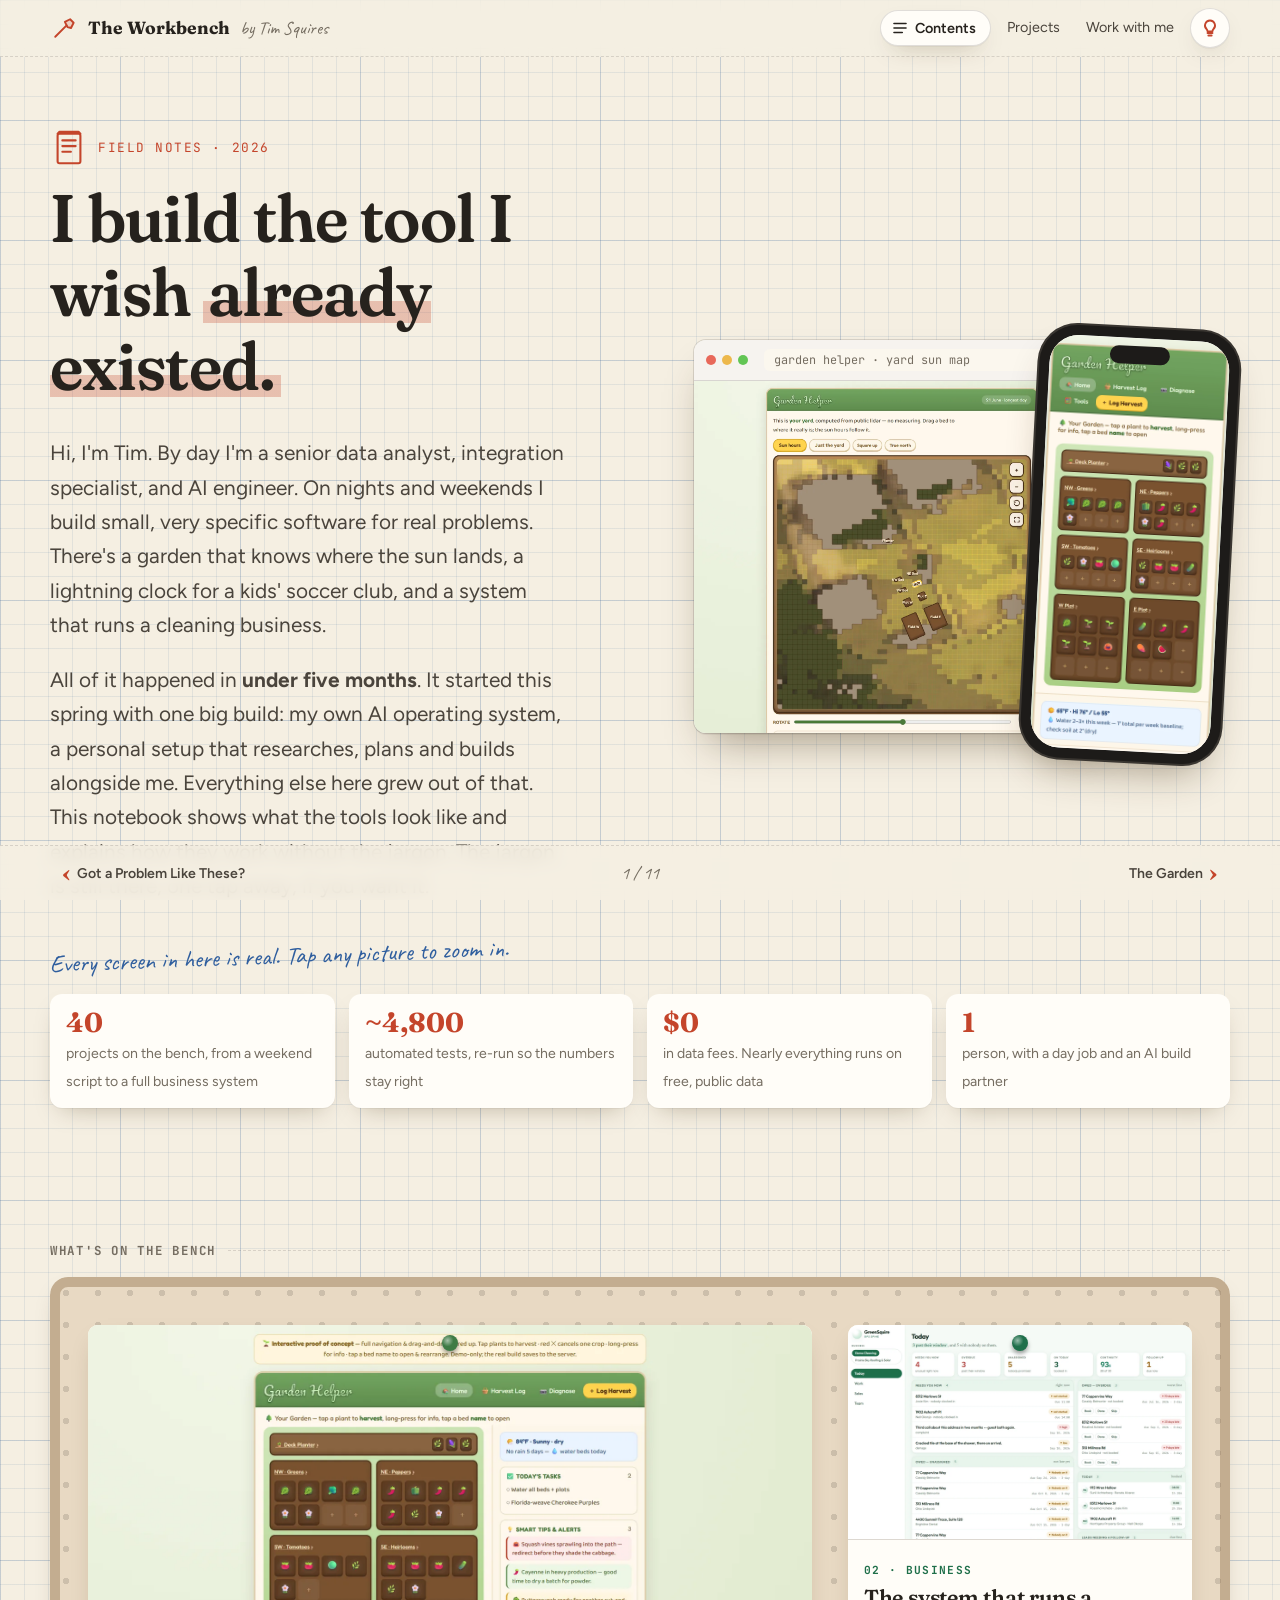
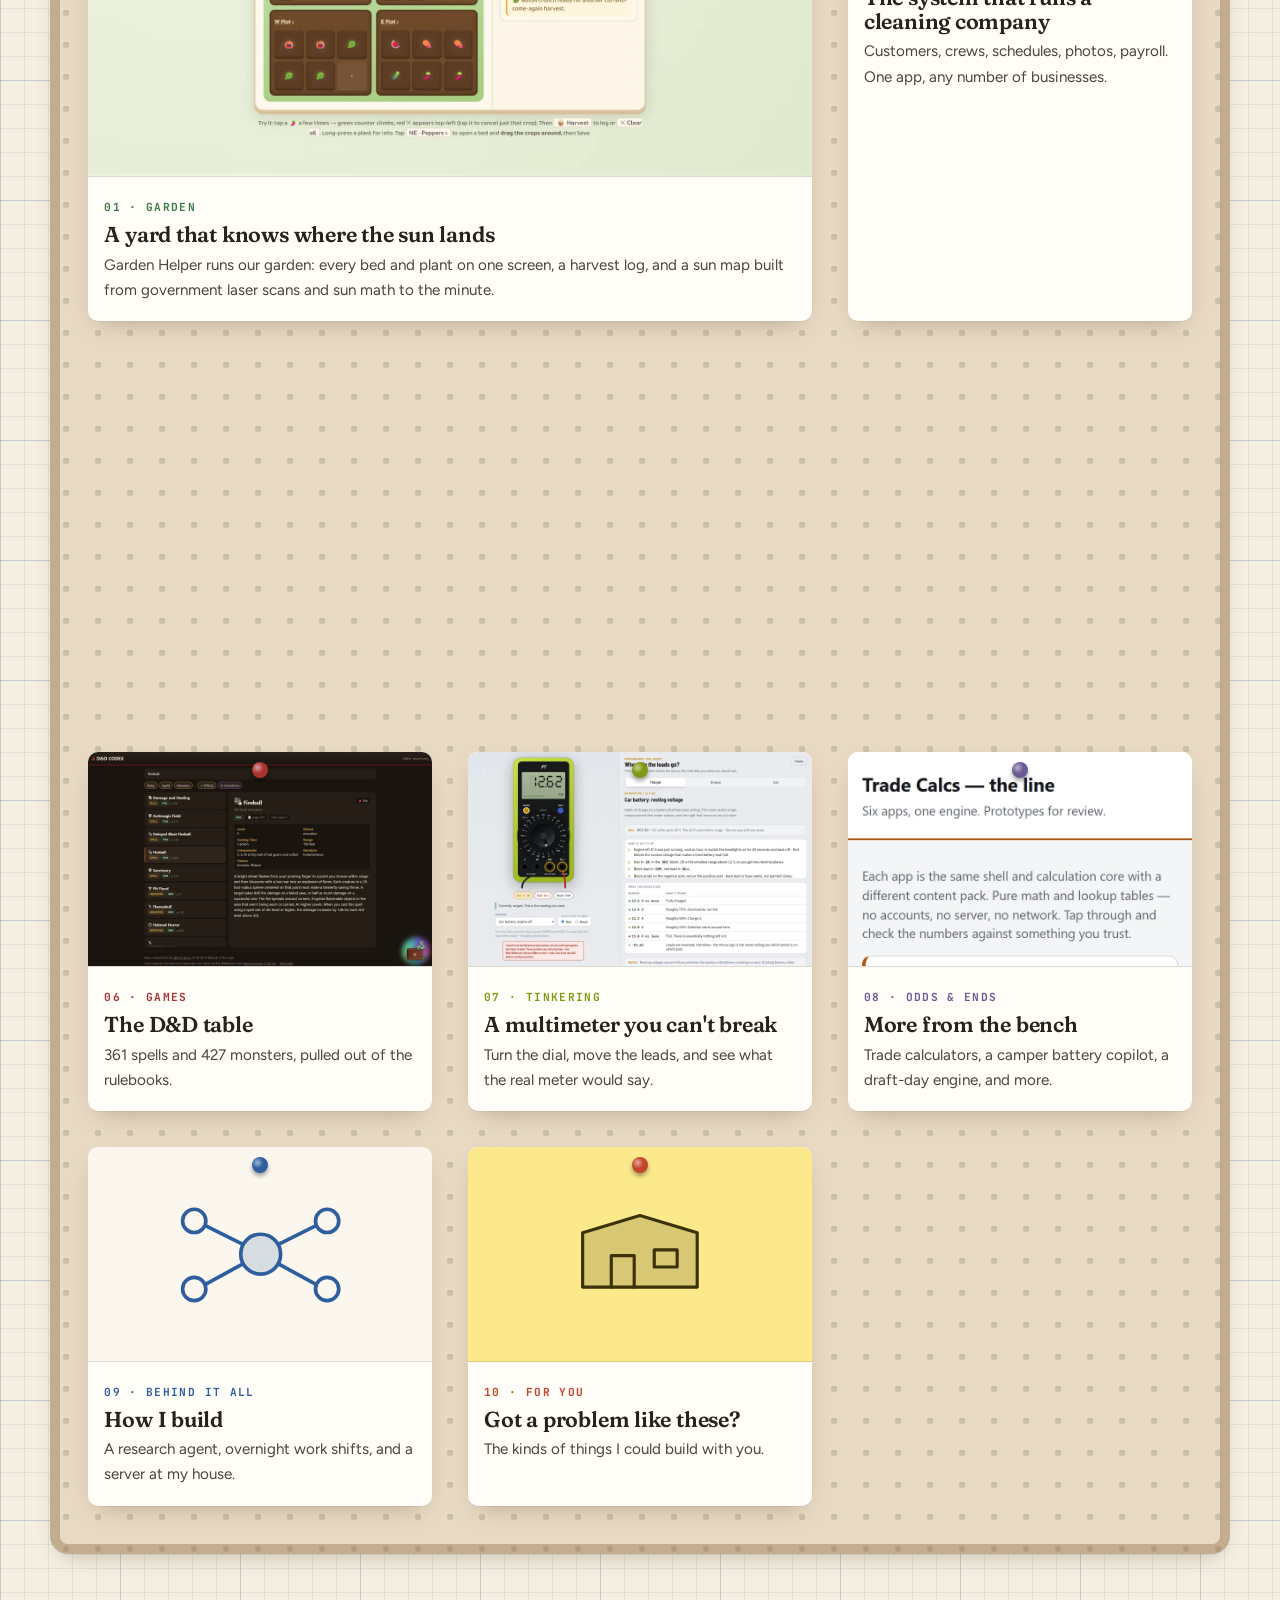
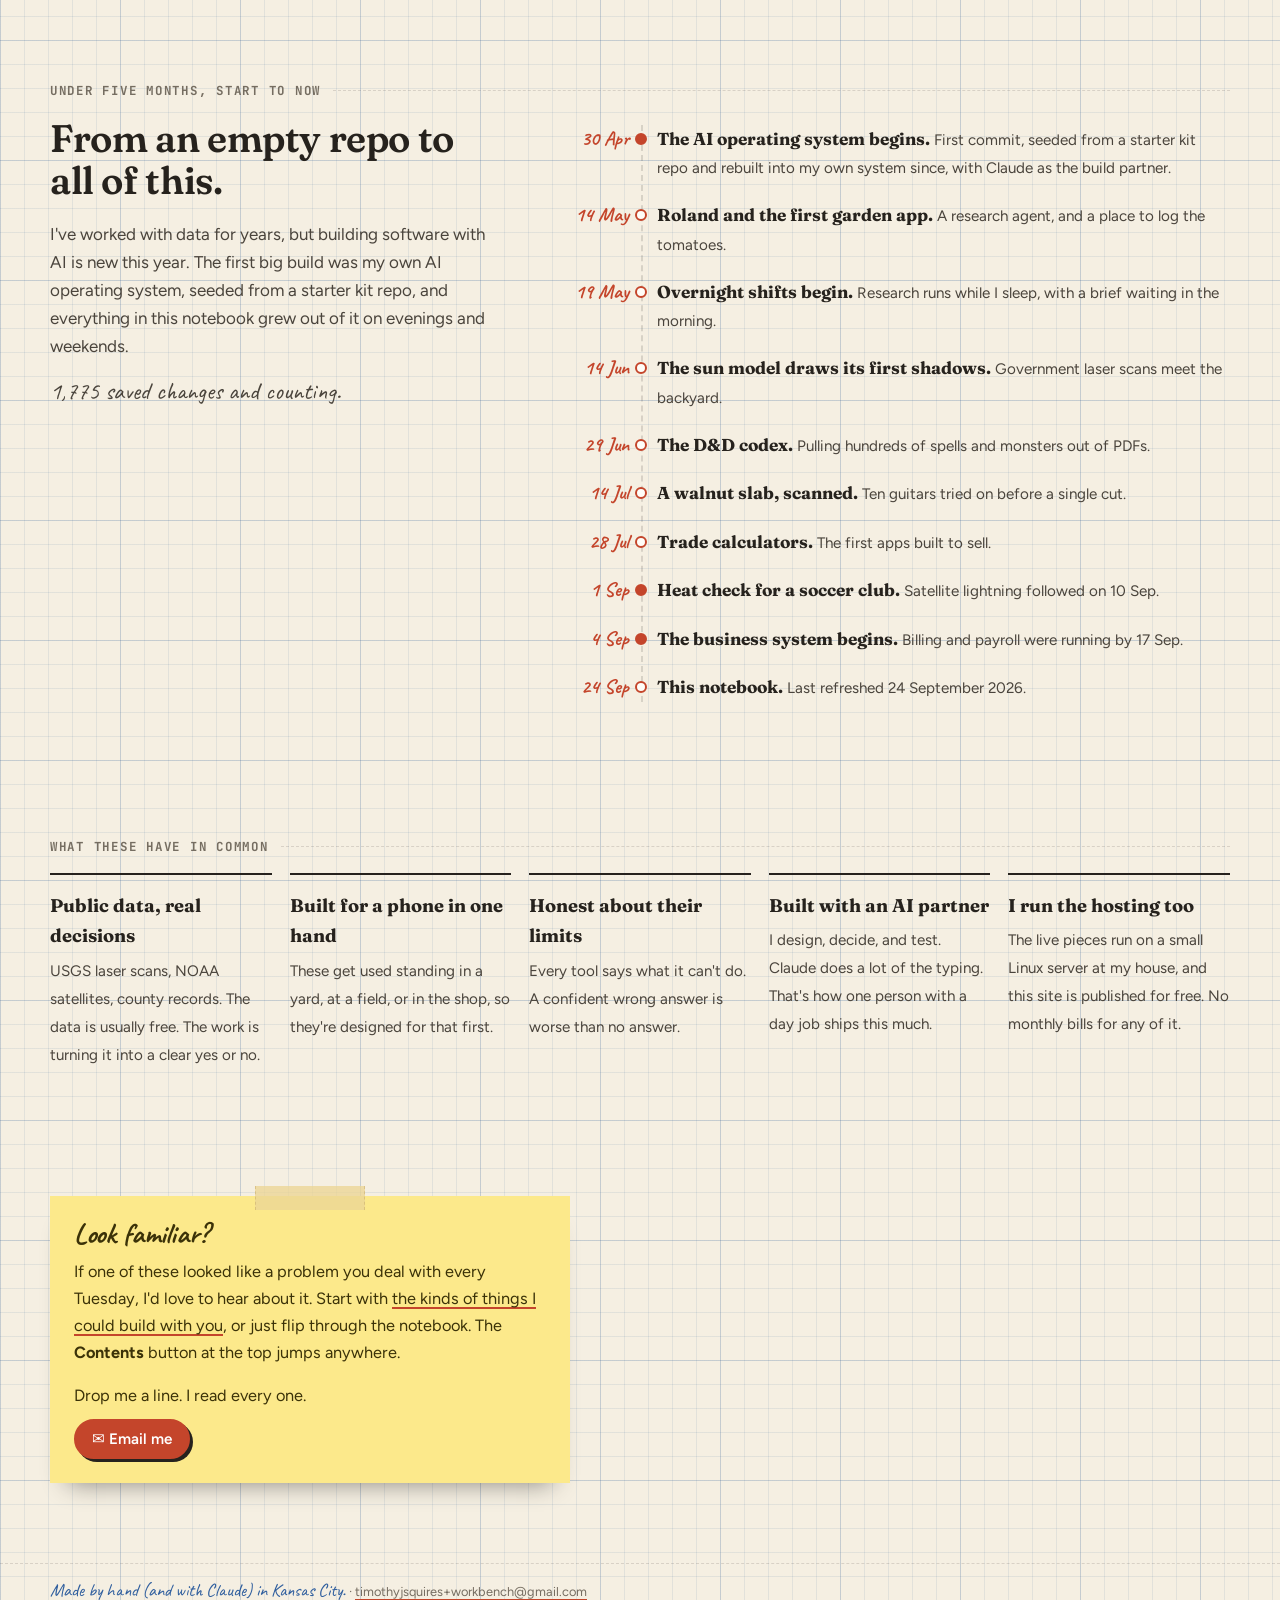
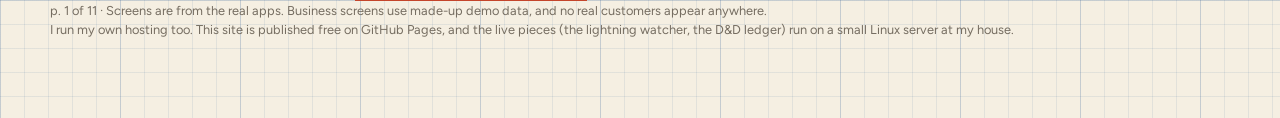
==== index.html @ 57ef3062 "Update the workbench (2026-09-24 22:04)" ====
<!doctype html>
<html lang="en">
<head>
<meta charset="utf-8">
<meta name="viewport" content="width=device-width, initial-scale=1">
<title>The Workbench</title>
<meta name="description" content="Tim Squires builds small, very specific software for real problems: a garden app with a LiDAR sun map, a lightning clock for a youth soccer club, a system that runs a cleaning business, and more, all in under five months.">
<meta name="robots" content="noindex, nofollow">
<meta property="og:title" content="The Workbench: things Tim Squires has built">
<meta property="og:description" content="A LiDAR sun map, a satellite lightning clock, a business system, a woodshop that measures with a phone. Real screens, plain-English explanations.">
<meta property="og:image" content="https://tsquires21.github.io/workbench/img/og-card.png">
<meta property="og:type" content="website">
<meta name="twitter:card" content="summary_large_image">
<meta name="theme-color" content="#F5EFE2">
<link rel="icon" href="assets/favicon.svg" type="image/svg+xml">
<link rel="preconnect" href="https://fonts.googleapis.com">
<link rel="preconnect" href="https://fonts.gstatic.com" crossorigin>
<link rel="stylesheet" href="https://fonts.googleapis.com/css2?family=Caveat:wght@500;700&family=Figtree:wght@400;600;700&family=Fraunces:opsz,wght,SOFT,WONK@9..144,500..700,0..100,0..1&family=JetBrains+Mono:wght@400;700&display=swap">
<link rel="stylesheet" href="assets/site.css">
</head>
<body data-accent="build">
<a class="skip" href="#main">Skip to content</a>
<header class="topbar"><div class="wrap">
  <a class="brand" href="index.html"><svg class="doodle" viewBox="0 0 32 32" aria-hidden="true"><path d="M6 26 L19 13"/><path d="M17 9 l6 -3 l4 4 l-3 6 l-4 -1 z"/><path class="fill" d="M17 9 l6 -3 l4 4 l-3 6 l-4 -1 z"/></svg>The Workbench <small>by Tim Squires</small></a>
  <nav><a class="hide-sm" href="#projects">Projects</a><a class="hide-sm" href="build-for-you.html">Work with me</a>
    <button class="lamp" type="button" aria-label="Toggle theme"><svg class="doodle" viewBox="0 0 24 24" aria-hidden="true"><path d="M9 18h6M10 21h4"/><path d="M12 3a6 6 0 0 0-4 10.5c.8.8 1 1.5 1 2.5h6c0-1 .2-1.7 1-2.5A6 6 0 0 0 12 3z"/></svg></button></nav>
</div></header>

<main id="main">
  <section class="hero wrap">
    <div class="hero-grid">
      <div>
        <div class="kicker"><svg class="doodle" viewBox="0 0 40 40" aria-hidden="true"><rect x="8" y="5" width="24" height="31" rx="2"/><path d="M13 12h14M13 18h14M13 24h9"/><path d="M8 5 l2 -2 h20 l2 2"/></svg>Field notes · 2026</div>
        <h1>I build the tool I wish <span class="scribble">already existed.</span></h1>
        <p class="lede">Hi, I'm Tim. By day I'm a senior data analyst, integration specialist, and AI engineer. On nights and weekends I build small, very specific software for real problems. There's a garden that knows where the sun lands, a lightning clock for a kids' soccer club, and a system that runs a cleaning business.</p>
        <p class="lede">All of it happened in <strong>under five months</strong>. It started this spring with one big build: my own AI operating system, a personal setup that researches, plans and builds alongside me. Everything else here grew out of that. This notebook shows what the tools look like and explains how they work without the jargon. The jargon is still there, one tap away, if you want it.</p>
        <span class="hand hand-aside">Every screen in here is real. Tap any picture to zoom in.</span>
      </div>
      <div class="stage-combo">
        <div class="browser crop-app"><div class="bar"><i></i><i></i><i></i><span>garden helper · yard sun map</span></div>
          <img src="img/garden/sunmap.webp" alt="Garden Helper's sun map page: the yard shaded by hours of sun, with the garden beds drawn on" width="1600" height="1818" data-zoom></div>
        <div class="phone tilt-r"><div class="screen"><img src="img/garden/planner-home.webp" alt="Garden Helper on a phone: every bed and plant on one screen" width="780" height="1688"></div></div>
      </div>
    </div>
    <div class="facts">
      <div class="fact"><b>40</b><span>projects on the bench, from a weekend script to a full business system</span></div>
      <div class="fact"><b>~4,800</b><span>automated tests, re-run so the numbers stay right</span></div>
      <div class="fact"><b>$0</b><span>in data fees. Nearly everything runs on free, public data</span></div>
      <div class="fact"><b>1</b><span>person, with a day job and an AI build partner</span></div>
    </div>
  </section>

  <section class="block wrap" id="projects">
    <div class="section-label">What's on the bench</div>
    <div class="pegboard">
      <div class="cards">
        <a class="card feature" href="garden.html" data-accent="garden">
          <div class="thumb"><img src="img/garden/mockup-final-vision.webp" alt="" loading="lazy"></div>
          <div class="body"><span class="tag">01 · Garden</span><h3>A yard that knows where the sun lands</h3><p>Garden Helper runs our garden: every bed and plant on one screen, a harvest log, and a sun map built from government laser scans and sun math to the minute.</p></div>
        </a>
        <a class="card" href="crm.html" data-accent="crm">
          <div class="thumb"><img src="img/crm/owner-today.webp" alt="" loading="lazy"></div>
          <div class="body"><span class="tag">02 · Business</span><h3>The system that runs a cleaning company</h3><p>Customers, crews, schedules, photos, payroll. One app, any number of businesses.</p></div>
        </a>
        <a class="card" href="lightning.html" data-accent="lightning">
          <div class="thumb"><img src="img/lightning/clock-screen.webp" alt="" loading="lazy"></div>
          <div class="body"><span class="tag">03 · Weather</span><h3>Heat &amp; lightning for game day</h3><p>Satellite lightning and the league's own rules, in a parent's pocket.</p></div>
        </a>
        <a class="card" href="woodshop.html" data-accent="woodshop">
          <div class="thumb"><img src="img/woodshop/slab-overlay.webp" alt="" loading="lazy"></div>
          <div class="body"><span class="tag">04 · Woodshop</span><h3>Measuring with a phone scan</h3><p>A walnut slab scanned in 3D, with guitar bodies laid on top at true scale.</p></div>
        </a>
        <a class="card" href="music.html" data-accent="music">
          <div class="thumb"><img src="img/music/circle-dark.webp" alt="" loading="lazy" style="object-position:center 20%"></div>
          <div class="body"><span class="tag">05 · Music</span><h3>A 22-page music theory hub</h3><p>Chords, capos, and the Circle of Fifths, plus an album plan.</p></div>
        </a>
        <a class="card" href="dnd.html" data-accent="dnd">
          <div class="thumb"><img src="img/dnd/codex-desk.webp" alt="" loading="lazy"></div>
          <div class="body"><span class="tag">06 · Games</span><h3>The D&amp;D table</h3><p>361 spells and 427 monsters, pulled out of the rulebooks.</p></div>
        </a>
        <a class="card" href="multimeter.html" data-accent="multimeter">
          <div class="thumb"><img src="img/multimeter/tutor-desk.webp" alt="" loading="lazy"></div>
          <div class="body"><span class="tag">07 · Tinkering</span><h3>A multimeter you can't break</h3><p>Turn the dial, move the leads, and see what the real meter would say.</p></div>
        </a>
        <a class="card" href="workbench.html" data-accent="workbench">
          <div class="thumb"><img src="img/workbench/trade-calcs.webp" alt="" loading="lazy"></div>
          <div class="body"><span class="tag">08 · Odds &amp; ends</span><h3>More from the bench</h3><p>Trade calculators, a camper battery copilot, a draft-day engine, and more.</p></div>
        </a>
        <a class="card" href="aios.html" data-accent="aios">
          <div class="thumb" style="display:grid;place-items:center"><svg class="doodle" viewBox="0 0 120 70" style="width:58%" aria-hidden="true"><circle cx="60" cy="35" r="12"/><path class="fill" d="M60 23a12 12 0 1 1 0 24a12 12 0 1 1 0-24"/><circle cx="20" cy="15" r="7"/><circle cx="100" cy="15" r="7"/><circle cx="20" cy="56" r="7"/><circle cx="100" cy="56" r="7"/><path d="M27 18 L49 29M93 18 L71 29M27 53 L49 41M93 53 L71 41"/></svg></div>
          <div class="body"><span class="tag">09 · Behind it all</span><h3>How I build</h3><p>A research agent, overnight work shifts, and a server at my house.</p></div>
        </a>
        <a class="card" href="build-for-you.html" data-accent="build">
          <div class="thumb" style="display:grid;place-items:center;background:var(--sticky)"><svg class="doodle" viewBox="0 0 120 70" style="width:50%;color:#3B3208" aria-hidden="true"><path d="M20 58 L20 20 L60 8 L100 20 L100 58 Z"/><path class="fill" d="M20 58 L20 20 L60 8 L100 20 L100 58 Z"/><path d="M40 58 V36 h16 v22 M70 32 h16 v12 h-16 z"/></svg></div>
          <div class="body"><span class="tag">10 · For you</span><h3>Got a problem like these?</h3><p>The kinds of things I could build with you.</p></div>
        </a>
      </div>
    </div>
  </section>

  <section class="block wrap" id="timeline">
    <div class="section-label">Under five months, start to now</div>
    <div class="timeline-wrap">
      <div class="prose">
        <h2>From an empty repo to all of this.</h2>
        <p>I've worked with data for years, but building software with AI is new this year. The first big build was my own AI operating system, seeded from a starter kit repo, and everything in this notebook grew out of it on evenings and weekends.</p>
        <p class="hand">1,775 saved changes and counting.</p>
      </div>
      <ol class="timeline">
        <li class="big"><time>30 Apr</time><div><b>The AI operating system begins.</b> <span>First commit, seeded from a starter kit repo and rebuilt into my own system since, with Claude as the build partner.</span></div></li>
        <li><time>14 May</time><div><b>Roland and the first garden app.</b> <span>A research agent, and a place to log the tomatoes.</span></div></li>
        <li><time>19 May</time><div><b>Overnight shifts begin.</b> <span>Research runs while I sleep, with a brief waiting in the morning.</span></div></li>
        <li><time>14 Jun</time><div><b>The sun model draws its first shadows.</b> <span>Government laser scans meet the backyard.</span></div></li>
        <li><time>29 Jun</time><div><b>The D&amp;D codex.</b> <span>Pulling hundreds of spells and monsters out of PDFs.</span></div></li>
        <li><time>14 Jul</time><div><b>A walnut slab, scanned.</b> <span>Ten guitars tried on before a single cut.</span></div></li>
        <li><time>28 Jul</time><div><b>Trade calculators.</b> <span>The first apps built to sell.</span></div></li>
        <li class="big"><time>1 Sep</time><div><b>Heat check for a soccer club.</b> <span>Satellite lightning followed on 10 Sep.</span></div></li>
        <li class="big"><time>4 Sep</time><div><b>The business system begins.</b> <span>Billing and payroll were running by 17 Sep.</span></div></li>
        <li class="now"><time>24 Sep</time><div><b>This notebook.</b> <span>Last refreshed 24 September 2026.</span></div></li>
      </ol>
    </div>
  </section>

  <section class="block wrap">
    <div class="section-label">What these have in common</div>
    <div class="common">
      <div><b>Public data, real decisions</b><span>USGS laser scans, NOAA satellites, county records. The data is usually free. The work is turning it into a clear yes or no.</span></div>
      <div><b>Built for a phone in one hand</b><span>These get used standing in a yard, at a field, or in the shop, so they're designed for that first.</span></div>
      <div><b>Honest about their limits</b><span>Every tool says what it can't do. A confident wrong answer is worse than no answer.</span></div>
      <div><b>Built with an AI partner</b><span>I design, decide, and test. Claude does a lot of the typing. That's how one person with a day job ships this much.</span></div>
      <div><b>I run the hosting too</b><span>The live pieces run on a small Linux server at my house, and this site is published for free. No monthly bills for any of it.</span></div>
    </div>
  </section>

  <section class="block wrap">
    <div class="sticky">
      <h3>Look familiar?</h3>
      <p>If one of these looked like a problem you deal with every Tuesday, I'd love to hear about it. Start with <a href="build-for-you.html">the kinds of things I could build with you</a>, or just flip through the notebook. The <strong>Contents</strong> button at the top jumps anywhere.</p>
      <p style="margin:0 0 10px">Drop me a line. I read every one.</p>
      <p style="margin:0"><a class="btn accent contact" data-contact href="#contact"><span data-contact-text>timothyjsquires+workbench [at] gmail [dot] com</span></a></p>
    </div>
  </section>

  <nav class="pager" data-pager aria-label="Previous and next page"></nav>
</main>

<footer class="foot"><div class="wrap">
  <span class="hand">Made by hand (and with Claude) in Kansas City.</span> · <a data-contact href="#contact"><span data-contact-text>timothyjsquires+workbench [at] gmail [dot] com</span></a><br>
  <span data-pageno></span> · Screens are from the real apps. Business screens use made-up demo data, and no real customers appear anywhere.<br>
  I run my own hosting too. This site is published free on GitHub Pages, and the live pieces (the lightning watcher, the D&amp;D ledger) run on a small Linux server at my house.
</div></footer>
<script src="assets/site.js"></script>
</body>
</html>
---- assets/site.css ----
/* The Workbench — one stylesheet for every page.
   Light = field notebook on graph paper. Dark = blueprint at night.
   Every colour is a token; restyle here, not in the pages. */

:root {
  --paper: #F5EFE2;
  --paper-2: #FBF7EE;
  --grid: rgba(70, 110, 160, .11);
  --grid-major: rgba(70, 110, 160, .18);
  --ink: #26221D;
  --ink-soft: #4A443C;
  --pencil: #756D61;
  --rule: rgba(38, 34, 29, .14);
  --red-pencil: #C4452B;
  --blue-pencil: #2F5E9E;
  --tape: rgba(236, 214, 150, .78);
  --tape-edge: rgba(180, 150, 80, .35);
  --sticky: #FCE98B;
  --sticky-ink: #3B3208;
  --card: #FFFDF8;
  --shadow: 0 1px 0 rgba(0,0,0,.04), 0 10px 24px -12px rgba(60, 40, 10, .35);
  --shadow-lift: 0 2px 0 rgba(0,0,0,.05), 0 22px 40px -16px rgba(60, 40, 10, .45);
  --device: #1D1B19;
  --device-edge: #3A3631;
  --accent: var(--red-pencil);

  --f-display: "Fraunces", "Iowan Old Style", Georgia, serif;
  --f-body: "Figtree", "Segoe UI", system-ui, sans-serif;
  --f-hand: "Caveat", "Segoe Print", "Bradley Hand", cursive;
  --f-mono: "JetBrains Mono", ui-monospace, "Cascadia Mono", Consolas, monospace;

  --gutter: clamp(16px, 4vw, 40px);
  --measure: 64ch;
  --wide: 1180px;
  --radius: 14px;
  color-scheme: light;
}

/* per-project accents, set with <body data-accent="garden"> */
[data-accent="garden"]     { --accent: #3E7B45; }
[data-accent="lightning"]  { --accent: #C92B2B; }
[data-accent="crm"]        { --accent: #1F6F4A; }
[data-accent="woodshop"]   { --accent: #8A5A2B; }
[data-accent="music"]      { --accent: #D2872A; }
[data-accent="dnd"]        { --accent: #A8322F; }
[data-accent="multimeter"] { --accent: #7F9A12; }
[data-accent="aios"]       { --accent: #2F5E9E; }
[data-accent="workbench"]  { --accent: #6B5B95; }
[data-accent="build"]      { --accent: #C4452B; }

@media (prefers-color-scheme: dark) {
  :root:not([data-theme="light"]) {
    --paper: #0F2238; --paper-2: #132A45;
    --grid: rgba(150, 195, 255, .07); --grid-major: rgba(150, 195, 255, .13);
    --ink: #EAF0F6; --ink-soft: #C6D2DF; --pencil: #93A8BF; --rule: rgba(200, 220, 240, .16);
    --red-pencil: #FF8C6B; --blue-pencil: #8DB8FF;
    --tape: rgba(255, 232, 170, .20); --tape-edge: rgba(255, 232, 170, .25);
    --sticky: #F3D36A; --card: #16304E;
    --shadow: 0 1px 0 rgba(0,0,0,.2), 0 12px 28px -14px rgba(0,0,0,.7);
    --shadow-lift: 0 2px 0 rgba(0,0,0,.25), 0 24px 44px -16px rgba(0,0,0,.8);
    --device: #070F1A; --device-edge: #2B4466;
    color-scheme: dark;
  }
  :root:not([data-theme="light"]) [data-accent="garden"]    { --accent: #7FC98A; }
  :root:not([data-theme="light"]) [data-accent="lightning"] { --accent: #FF7B7B; }
  :root:not([data-theme="light"]) [data-accent="crm"]       { --accent: #5CC78F; }
  :root:not([data-theme="light"]) [data-accent="woodshop"]  { --accent: #D9A066; }
  :root:not([data-theme="light"]) [data-accent="music"]     { --accent: #F2B25C; }
  :root:not([data-theme="light"]) [data-accent="dnd"]       { --accent: #F07A73; }
  :root:not([data-theme="light"]) [data-accent="multimeter"]{ --accent: #C3DB4E; }
  :root:not([data-theme="light"]) [data-accent="aios"]      { --accent: #8DB8FF; }
  :root:not([data-theme="light"]) [data-accent="workbench"] { --accent: #B9A7E8; }
  :root:not([data-theme="light"]) [data-accent="build"]     { --accent: #FF8C6B; }
}
:root[data-theme="dark"] {
  --paper: #0F2238; --paper-2: #132A45;
  --grid: rgba(150, 195, 255, .07); --grid-major: rgba(150, 195, 255, .13);
  --ink: #EAF0F6; --ink-soft: #C6D2DF; --pencil: #93A8BF; --rule: rgba(200, 220, 240, .16);
  --red-pencil: #FF8C6B; --blue-pencil: #8DB8FF;
  --tape: rgba(255, 232, 170, .20); --tape-edge: rgba(255, 232, 170, .25);
  --sticky: #F3D36A; --card: #16304E;
  --shadow: 0 1px 0 rgba(0,0,0,.2), 0 12px 28px -14px rgba(0,0,0,.7);
  --shadow-lift: 0 2px 0 rgba(0,0,0,.25), 0 24px 44px -16px rgba(0,0,0,.8);
  --device: #070F1A; --device-edge: #2B4466;
  color-scheme: dark;
}
:root[data-theme="dark"] [data-accent="garden"]    { --accent: #7FC98A; }
:root[data-theme="dark"] [data-accent="lightning"] { --accent: #FF7B7B; }
:root[data-theme="dark"] [data-accent="crm"]       { --accent: #5CC78F; }
:root[data-theme="dark"] [data-accent="woodshop"]  { --accent: #D9A066; }
:root[data-theme="dark"] [data-accent="music"]     { --accent: #F2B25C; }
:root[data-theme="dark"] [data-accent="dnd"]       { --accent: #F07A73; }
:root[data-theme="dark"] [data-accent="multimeter"]{ --accent: #C3DB4E; }
:root[data-theme="dark"] [data-accent="aios"]      { --accent: #8DB8FF; }
:root[data-theme="dark"] [data-accent="workbench"] { --accent: #B9A7E8; }
:root[data-theme="dark"] [data-accent="build"]     { --accent: #FF8C6B; }

/* ── base ─────────────────────────────────────────────────────────────── */
*, *::before, *::after { box-sizing: border-box; }
html { -webkit-text-size-adjust: 100%; scroll-behavior: smooth; }
body {
  margin: 0;
  background-color: var(--paper);
  background-image:
    linear-gradient(var(--grid-major) 1px, transparent 1px),
    linear-gradient(90deg, var(--grid-major) 1px, transparent 1px),
    linear-gradient(var(--grid) 1px, transparent 1px),
    linear-gradient(90deg, var(--grid) 1px, transparent 1px);
  background-size: 120px 120px, 120px 120px, 24px 24px, 24px 24px;
  color: var(--ink);
  font: 400 1.0625rem/1.65 var(--f-body);
  overflow-x: hidden;
}
img { max-width: 100%; height: auto; display: block; }
a { color: inherit; text-decoration-color: var(--accent); text-decoration-thickness: 2px; text-underline-offset: 3px; }
a:hover { color: var(--accent); }
:focus-visible { outline: 3px dashed var(--accent); outline-offset: 3px; border-radius: 4px; }
h1, h2, h3 { font-family: var(--f-display); font-weight: 600; line-height: 1.1; letter-spacing: -.01em; margin: 0 0 .5em; font-variation-settings: "SOFT" 60, "WONK" 1; }
h1 { font-size: clamp(2.3rem, 6vw, 4.2rem); }
h2 { font-size: clamp(1.6rem, 3.6vw, 2.4rem); }
h3 { font-size: 1.3rem; }
p { margin: 0 0 1em; }
strong { font-weight: 700; }
code, .mono { font-family: var(--f-mono); font-size: .88em; }
.hand { font-family: var(--f-hand); font-size: 1.45em; line-height: 1.15; color: var(--blue-pencil); }
.skip { position: absolute; left: -999px; }
.skip:focus { left: 16px; top: 16px; background: var(--card); padding: 8px 12px; z-index: 99; }

.wrap { width: min(100% - 2 * var(--gutter), var(--wide)); margin-inline: auto; }
.prose { max-width: var(--measure); }
.prose p, .prose li { color: var(--ink-soft); }

/* hand-drawn underline for a key phrase */
.scribble {
  background: linear-gradient(transparent 62%, color-mix(in srgb, var(--accent) 28%, transparent) 62%, color-mix(in srgb, var(--accent) 28%, transparent) 88%, transparent 88%);
  padding: 0 .08em;
}

/* ── top bar ──────────────────────────────────────────────────────────── */
.topbar {
  position: sticky; top: 0; z-index: 20;
  backdrop-filter: blur(8px); -webkit-backdrop-filter: blur(8px);
  background: color-mix(in srgb, var(--paper) 82%, transparent);
  border-bottom: 1px dashed var(--rule);
}
.topbar .wrap { display: flex; align-items: center; gap: 12px; min-height: 56px; }
.brand { display: flex; align-items: center; gap: 10px; text-decoration: none; font-family: var(--f-display); font-weight: 700; font-size: 1.1rem; }
.brand svg { width: 28px; height: 28px; color: var(--accent); }
.brand small { font: 400 .95rem var(--f-hand); color: var(--pencil); font-size: 1.15rem; }
.topbar nav { margin-left: auto; display: flex; gap: 6px; align-items: center; }
.topbar nav a { text-decoration: none; font-size: .9rem; padding: 6px 10px; border-radius: 999px; color: var(--ink-soft); }
.topbar nav a:hover { background: var(--card); color: var(--ink); }
.lamp {
  border: 1px solid var(--rule); background: var(--card); color: var(--ink);
  width: 40px; height: 40px; border-radius: 50%; cursor: pointer; display: grid; place-items: center;
  box-shadow: var(--shadow); transition: transform .2s;
}
.lamp:hover { transform: rotate(-12deg); }
.lamp svg { width: 20px; height: 20px; }
@media (max-width: 640px) { .topbar nav .hide-sm { display: none; } .brand small { display: none; } }

/* ── contents drawer ──────────────────────────────────────────────────── */
.contents-btn {
  display: inline-flex; align-items: center; gap: 6px; cursor: pointer;
  border: 1px solid var(--rule); background: var(--card); color: var(--ink);
  font: 600 .9rem var(--f-body); padding: 8px 14px 8px 10px; border-radius: 999px; box-shadow: var(--shadow);
}
.contents-btn svg { width: 18px; height: 18px; color: var(--ink); }
.contents-btn:hover { color: var(--accent); }
.contents-shade {
  position: fixed; inset: 0; z-index: 40; background: rgba(15, 20, 30, .45);
  opacity: 0; visibility: hidden; transition: opacity .25s, visibility .25s;
}
.contents {
  position: fixed; top: 0; right: 0; bottom: 0; z-index: 41; width: min(380px, 88vw);
  background-color: var(--paper-2);
  background-image: linear-gradient(90deg, transparent 38px, color-mix(in srgb, var(--red-pencil) 40%, transparent) 38px, color-mix(in srgb, var(--red-pencil) 40%, transparent) 40px, transparent 40px);
  box-shadow: -18px 0 40px -20px rgba(0,0,0,.5); overflow-y: auto; overscroll-behavior: contain;
  transform: translateX(104%); visibility: hidden; transition: transform .3s cubic-bezier(.3,1.2,.5,1), visibility .3s;
  padding: 14px 18px 28px 54px;
}
body.contents-open { overflow: hidden; }
body.contents-open .contents { transform: none; visibility: visible; }
body.contents-open .contents-shade { opacity: 1; visibility: visible; }
.contents-head { display: flex; align-items: center; justify-content: space-between; margin-bottom: 6px; }
.contents-head .hand { font-size: 2.2rem; color: var(--ink); }
.contents-x {
  width: 40px; height: 40px; border-radius: 50%; border: 2px solid var(--ink); background: var(--card);
  color: var(--ink); font-size: 1.1rem; cursor: pointer; box-shadow: 2px 2px 0 var(--ink);
}
.contents-x:hover { color: var(--accent); }
.contents-group { font: 700 .72rem var(--f-mono); letter-spacing: .14em; text-transform: uppercase; color: var(--pencil); margin: 18px 0 6px; }
.contents ol { margin: 0; padding: 0 0 0 4px; list-style: none; counter-reset: none; }
.contents li { margin: 0; }
.contents a { display: block; text-decoration: none; padding: 8px 10px; border-radius: 10px; position: relative; }
.contents a b { font-family: var(--f-display); font-size: 1.12rem; display: block; line-height: 1.2; }
.contents a small { color: var(--pencil); font-size: .86rem; display: block; line-height: 1.35; margin-top: 2px; }
.contents a:hover { background: var(--card); }
.contents a[aria-current="page"] { background: var(--card); box-shadow: var(--shadow); }
.contents a[aria-current="page"]::after { content: "you are here"; display: block; font: 1.1rem var(--f-hand); color: var(--red-pencil); }

.contents-contact { margin: 22px 0 0; padding-top: 14px; border-top: 1px dashed var(--rule); font: 1.35rem var(--f-hand); }
.contents-contact a { color: var(--accent); }
.btn.contact { text-decoration: none; }

/* ── hero ─────────────────────────────────────────────────────────────── */
.hero { padding: clamp(28px, 6vw, 72px) 0 clamp(24px, 4vw, 48px); position: relative; }
.hero-grid { display: grid; gap: clamp(24px, 4vw, 56px); grid-template-columns: 1.05fr .95fr; align-items: center; }
@media (max-width: 860px) { .hero-grid { grid-template-columns: 1fr; } }
.kicker { font-family: var(--f-mono); font-size: .8rem; letter-spacing: .12em; text-transform: uppercase; color: var(--accent); display: flex; align-items: center; gap: 10px; margin-bottom: 14px; }
.kicker .doodle { width: 38px; height: 38px; }
.lede { font-size: clamp(1.1rem, 2.1vw, 1.3rem); color: var(--ink-soft); max-width: 40ch; }
.hero .hand-aside { margin-top: 18px; transform: rotate(-2deg); display: inline-block; }

/* ── doodles (inline SVG, stroked, hand-drawn-ish) ────────────────────── */
.doodle { fill: none; stroke: currentColor; stroke-width: 2.2; stroke-linecap: round; stroke-linejoin: round; color: var(--accent); }
.doodle .fill { fill: currentColor; stroke: none; opacity: .18; }

/* ── stamps ───────────────────────────────────────────────────────────── */
.stamps { display: flex; flex-wrap: wrap; gap: 12px; margin-top: 22px; }
.stamp {
  font: 700 .72rem/1.2 var(--f-mono); letter-spacing: .1em; text-transform: uppercase;
  color: var(--accent); border: 2px solid currentColor; border-radius: 6px; padding: 6px 10px;
  transform: rotate(var(--r, -3deg)); opacity: .85;
  box-shadow: inset 0 0 0 2px color-mix(in srgb, currentColor 15%, transparent);
  mask-image: radial-gradient(circle at 30% 40%, #000 60%, rgba(0,0,0,.75) 61%, #000 75%);
}
.stamp:nth-child(2) { --r: 2deg; }
.stamp:nth-child(3) { --r: -1deg; }
.stamp b { display: block; font-size: 1.05rem; letter-spacing: .02em; }

/* ── devices ──────────────────────────────────────────────────────────── */
.device-stage { position: relative; display: flex; justify-content: center; align-items: flex-end; gap: clamp(12px, 3vw, 28px); }
.phone {
  position: relative; width: min(100%, var(--pw, 280px)); aspect-ratio: 390 / 844;
  border-radius: 38px; padding: 10px; background: var(--device);
  box-shadow: 0 0 0 2px var(--device-edge), var(--shadow-lift);
  flex-shrink: 0;
}
.phone::before { content: ""; position: absolute; top: 18px; left: 50%; translate: -50% 0; width: 30%; height: 18px; border-radius: 12px; background: var(--device); z-index: 2; }
.phone .screen { width: 100%; height: 100%; border-radius: 29px; overflow: hidden; background: #fff; }
.phone .screen img { width: 100%; height: 100%; object-fit: cover; object-position: top; }
.phone.tilt-l { transform: rotate(-3deg); }
.phone.tilt-r { transform: rotate(3deg); }
.phone.small { --pw: 210px; }
.device-stage .phone { width: min(var(--pw, 280px), calc(50% - 8px)); }
.device-stage .phone:only-child { width: min(var(--pw, 280px), 80%); }

.browser {
  width: 100%; border-radius: 12px; overflow: hidden; background: var(--card);
  box-shadow: 0 0 0 1px var(--rule), var(--shadow-lift);
}
.browser .bar { display: flex; align-items: center; gap: 6px; padding: 9px 12px; background: color-mix(in srgb, var(--card) 70%, var(--rule)); border-bottom: 1px solid var(--rule); }
.browser .bar i { width: 10px; height: 10px; border-radius: 50%; background: #E8685A; }
.browser .bar i:nth-child(2) { background: #EDB84C; }
.browser .bar i:nth-child(3) { background: #62C554; }
.browser .bar span { margin-left: 10px; flex: 1; font: .74rem var(--f-mono); color: var(--pencil); background: var(--paper-2); border-radius: 6px; padding: 3px 10px; white-space: nowrap; overflow: hidden; text-overflow: ellipsis; }
.browser img { width: 100%; }

.stage-combo { position: relative; padding-right: clamp(40px, 10vw, 120px); padding-bottom: 28px; }
.stage-combo .phone { position: absolute; right: 0; bottom: 0; --pw: clamp(120px, 24vw, 200px); }

/* ── taped photo ──────────────────────────────────────────────────────── */
.taped { position: relative; background: var(--card); padding: 10px 10px 14px; box-shadow: var(--shadow); transform: rotate(var(--r, -1deg)); }
.taped::before, .taped::after {
  content: ""; position: absolute; width: 92px; height: 26px; background: var(--tape);
  border-left: 1px dashed var(--tape-edge); border-right: 1px dashed var(--tape-edge);
  top: -12px; left: 18px; transform: rotate(-6deg);
}
.taped::after { left: auto; right: 18px; transform: rotate(5deg); }
.taped figcaption { font-family: var(--f-hand); font-size: 1.25rem; color: var(--pencil); margin-top: 8px; line-height: 1.15; }
.taped.r { --r: 1.2deg; }
.pixel { image-rendering: pixelated; }

/* ── sections & beats ─────────────────────────────────────────────────── */
section.block { padding: clamp(28px, 5vw, 64px) 0; }
.section-label { font: 700 .78rem var(--f-mono); letter-spacing: .14em; text-transform: uppercase; color: var(--pencil); display: flex; align-items: center; gap: 12px; margin-bottom: 18px; }
.section-label::after { content: ""; flex: 1; border-top: 1px dashed var(--rule); }

.beat { display: grid; grid-template-columns: minmax(0, 1fr) minmax(0, 1fr); gap: clamp(20px, 4vw, 56px); align-items: center; padding: clamp(18px, 3vw, 36px) 0; }
.beat.flip > :first-child { order: 2; }
.beat.narrow-visual { grid-template-columns: minmax(0, .8fr) minmax(0, 1.2fr); }
@media (max-width: 820px) { .beat, .beat.narrow-visual { grid-template-columns: 1fr; } .beat.flip > :first-child { order: 0; } }
.beat h3 { font-size: clamp(1.3rem, 2.4vw, 1.7rem); }
.beat .num { font: 600 1rem var(--f-hand); font-size: 1.6rem; color: var(--accent); display: block; margin-bottom: 2px; }

/* margin note with an arrow */
.note { position: relative; font-family: var(--f-hand); font-size: 1.35rem; line-height: 1.2; color: var(--blue-pencil); max-width: 30ch; margin: 14px 0 0; padding-left: 46px; }
.note svg { position: absolute; left: 0; top: -4px; width: 40px; height: 40px; color: var(--blue-pencil); }
.note.red { color: var(--red-pencil); } .note.red svg { color: var(--red-pencil); }

/* ── under the hood (details as a tape tab) ───────────────────────────── */
details.hood { margin-top: 18px; border-top: 1px dashed var(--rule); }
details.hood summary {
  list-style: none; cursor: pointer; display: inline-flex; align-items: center; gap: 8px;
  margin-top: -1px; padding: 6px 14px 7px; background: var(--tape);
  border-left: 1px dashed var(--tape-edge); border-right: 1px dashed var(--tape-edge);
  font: 700 .78rem var(--f-mono); letter-spacing: .1em; text-transform: uppercase; color: var(--ink);
  transform: rotate(-1deg); transition: transform .15s;
}
details.hood summary::-webkit-details-marker { display: none; }
details.hood summary::after { content: "↓"; transition: transform .2s; }
details.hood[open] summary::after { transform: rotate(180deg); }
details.hood summary:hover { transform: rotate(0); }
details.hood .inner { padding: 14px 0 4px; color: var(--ink-soft); font-size: .98rem; }
details.hood .inner ul { padding-left: 1.2em; margin: 0; }
details.hood .inner li { margin-bottom: .5em; }

/* ── callouts ─────────────────────────────────────────────────────────── */
.honest {
  border: 2px dashed color-mix(in srgb, var(--ink) 30%, transparent); border-radius: var(--radius);
  padding: clamp(18px, 3vw, 28px); background: color-mix(in srgb, var(--card) 70%, transparent);
  position: relative;
}
.honest::before { content: "worth knowing"; position: absolute; top: -16px; left: 18px; background: var(--paper); padding: 0 8px; font: 1.5rem var(--f-hand); color: var(--red-pencil); }
.honest p:last-child, .honest ul:last-child { margin-bottom: 0; }

.sticky {
  background: var(--sticky); color: var(--sticky-ink); padding: 22px 24px 24px; max-width: 520px;
  box-shadow: 0 18px 24px -18px rgba(0,0,0,.45); transform: rotate(-1.5deg); position: relative;
  font-size: 1.02rem;
}
.sticky::before { content: ""; position: absolute; top: -10px; left: 50%; translate: -50% 0; width: 110px; height: 24px; background: var(--tape); border-left: 1px dashed var(--tape-edge); border-right: 1px dashed var(--tape-edge); }
.sticky h3 { font-family: var(--f-hand); font-size: 1.8rem; font-weight: 700; margin-bottom: .3em; }
.sticky a { color: var(--sticky-ink); }

.facts { display: grid; grid-template-columns: repeat(auto-fit, minmax(150px, 1fr)); gap: 14px; margin: 22px 0; }
.fact { background: var(--card); border-radius: 12px; padding: 14px 16px; box-shadow: var(--shadow); }
.fact b { display: block; font: 700 1.7rem/1.1 var(--f-display); color: var(--accent); }
.fact span { font-size: .88rem; color: var(--pencil); }

/* ── diagrams ─────────────────────────────────────────────────────────── */
.flow { display: flex; flex-wrap: wrap; align-items: stretch; gap: 10px; margin: 22px 0; }
.flow .step { flex: 1 1 150px; background: var(--card); border-radius: 12px; padding: 12px 14px; box-shadow: var(--shadow); position: relative; }
.flow .step b { display: block; font-family: var(--f-display); font-size: 1.05rem; margin-bottom: 2px; }
.flow .step small { color: var(--pencil); font-size: .85rem; line-height: 1.35; display: block; }
.flow .step .src { font: .7rem var(--f-mono); color: var(--accent); letter-spacing: .08em; text-transform: uppercase; }
.flow .arrow { align-self: center; font: 1.8rem var(--f-hand); color: var(--pencil); }
@media (max-width: 640px) { .flow { flex-direction: column; } .flow .arrow { transform: rotate(90deg); align-self: center; } }

/* ── pegboard (index) ─────────────────────────────────────────────────── */
.pegboard {
  --hole: color-mix(in srgb, var(--ink) 14%, transparent);
  background-color: color-mix(in srgb, #C9A57A 30%, var(--paper));
  background-image: radial-gradient(circle, var(--hole) 3px, transparent 3.5px);
  background-size: 32px 32px;
  border-radius: 18px; padding: clamp(24px, 4vw, 48px) clamp(14px, 3vw, 40px);
  box-shadow: inset 0 0 0 10px color-mix(in srgb, #8A6A44 40%, transparent), var(--shadow);
}
.cards { display: grid; grid-template-columns: repeat(auto-fill, minmax(min(100%, 300px), 1fr)); grid-auto-flow: dense; gap: clamp(22px, 3vw, 36px); }
.card {
  position: relative; display: flex; flex-direction: column; text-decoration: none; color: var(--ink);
  background: var(--card); border-radius: 10px; overflow: hidden; box-shadow: var(--shadow);
  transform: rotate(var(--r, 0deg)); transition: transform .25s cubic-bezier(.3,1.6,.5,1), box-shadow .25s;
}
.card:nth-child(3n+1) { --r: -1.2deg; } .card:nth-child(3n+2) { --r: .8deg; } .card:nth-child(3n) { --r: -.4deg; }
.card:hover, .card:focus-visible { transform: rotate(0) translateY(-6px) scale(1.015); box-shadow: var(--shadow-lift); color: var(--ink); }
.card::before { content: ""; position: absolute; z-index: 2; top: 10px; left: 50%; translate: -50% 0; width: 16px; height: 16px; border-radius: 50%; background: radial-gradient(circle at 35% 35%, #fff8, transparent 40%), var(--accent); box-shadow: 0 3px 4px rgba(0,0,0,.35); }
.card .thumb { aspect-ratio: 16 / 10; overflow: hidden; background: var(--paper-2); border-bottom: 1px solid var(--rule); }
.card .thumb img { width: 100%; height: 100%; object-fit: cover; object-position: top; transition: transform .6s; }
.card:hover .thumb img { transform: scale(1.04); }
.card .body { padding: 14px 16px 18px; }
.card .body .tag { font: 700 .7rem var(--f-mono); letter-spacing: .12em; text-transform: uppercase; color: var(--accent); }
.card .body h3 { margin: 4px 0 6px; font-size: 1.35rem; }
.card .body p { margin: 0; font-size: .95rem; color: var(--ink-soft); }
.card.feature { grid-column: span 2; }
@media (max-width: 700px) { .card.feature { grid-column: auto; } }

.common { display: grid; grid-template-columns: repeat(auto-fit, minmax(210px, 1fr)); gap: 18px; }
.common div { padding: 16px 0 0; border-top: 2px solid var(--ink); }
.common b { font-family: var(--f-display); font-size: 1.15rem; display: block; margin-bottom: 4px; }
.common span { color: var(--ink-soft); font-size: .95rem; }

/* ── toys ─────────────────────────────────────────────────────────────── */
.toy { background: var(--card); border-radius: var(--radius); padding: clamp(14px, 3vw, 24px); box-shadow: var(--shadow); }
.toy .toy-label { font: 700 .72rem var(--f-mono); letter-spacing: .12em; text-transform: uppercase; color: var(--pencil); display: flex; justify-content: space-between; gap: 8px; margin-bottom: 10px; }
.toy input[type=range] { width: 100%; accent-color: var(--accent); }
.btn {
  display: inline-flex; align-items: center; gap: 8px; cursor: pointer; font: 600 .95rem var(--f-body);
  border: 2px solid var(--ink); background: var(--card); color: var(--ink); padding: 9px 16px; border-radius: 999px;
  box-shadow: 3px 3px 0 var(--ink); transition: transform .1s, box-shadow .1s;
}
.btn:hover { transform: translate(-1px, -1px); box-shadow: 4px 4px 0 var(--ink); }
.btn:active { transform: translate(2px, 2px); box-shadow: 1px 1px 0 var(--ink); }
.btn.accent { background: var(--accent); border-color: var(--accent); color: #fff; box-shadow: 3px 3px 0 var(--ink); }
.seg { display: inline-flex; border: 2px solid var(--ink); border-radius: 999px; overflow: hidden; }
.seg button { border: 0; background: transparent; color: var(--ink); font: 600 .9rem var(--f-body); padding: 8px 14px; cursor: pointer; }
.seg button[aria-pressed="true"] { background: var(--ink); color: var(--paper); }

.frames { position: relative; aspect-ratio: 1; border-radius: 10px; overflow: hidden; background: #000; }
.frames img { position: absolute; inset: 0; width: 100%; height: 100%; object-fit: cover; opacity: 0; transition: opacity .35s; }
.frames img.on { opacity: 1; }
.frames .clock { position: absolute; left: 10px; top: 10px; background: rgba(0,0,0,.65); color: #fff; font: 700 .9rem var(--f-mono); padding: 4px 10px; border-radius: 999px; }

/* lightning demo */
.storm { display: grid; grid-template-columns: minmax(0, 1fr) minmax(0, 1fr); gap: 18px; align-items: center; }
@media (max-width: 640px) { .storm { grid-template-columns: 1fr; } }
.storm svg { width: 100%; max-width: 320px; margin-inline: auto; display: block; }
.storm .countdown { font: 700 clamp(2.6rem, 8vw, 3.6rem)/1 var(--f-mono); color: var(--accent); letter-spacing: -.02em; }
.storm .status { font-weight: 700; margin: 6px 0 12px; }
.storm .controls { display: flex; flex-wrap: wrap; gap: 10px; }
.ring { fill: none; stroke: var(--rule); stroke-width: 1.5; stroke-dasharray: 4 5; }
.ring.ten { stroke: var(--accent); stroke-dasharray: none; stroke-width: 2; opacity: .6; }
.field { fill: var(--ink); }
.strike { fill: #FFC53D; stroke: #8A5A00; stroke-width: 1.2; }
@keyframes flash { 0% { opacity: 1; r: 3; } 40% { opacity: .9; r: 16; } 100% { opacity: 0; r: 22; } }
.flash { fill: #FFE27A; animation: flash .9s ease-out forwards; }

/* circle of fifths toy */
.cof { display: grid; grid-template-columns: minmax(0, 1fr) minmax(0, 1fr); gap: 18px; align-items: center; }
@media (max-width: 640px) { .cof { grid-template-columns: 1fr; } }
.cof svg { width: 100%; max-width: 340px; margin-inline: auto; display: block; }
.cof .wedge { fill: var(--paper-2); stroke: var(--rule); cursor: pointer; transition: fill .2s; }
.cof .wedge:hover { fill: color-mix(in srgb, var(--accent) 25%, var(--paper-2)); }
.cof .wedge.sel { fill: var(--accent); }
.cof .wedge.near { fill: color-mix(in srgb, var(--accent) 35%, var(--paper-2)); }
.cof text { font: 600 13px var(--f-body); fill: var(--ink); pointer-events: none; text-anchor: middle; dominant-baseline: middle; }
.cof text.minor { font-size: 10.5px; fill: var(--pencil); }
.cof .readout b { font: 700 2.4rem var(--f-display); color: var(--accent); display: block; }
.chips { display: flex; flex-wrap: wrap; gap: 6px; margin-top: 8px; }
.chips span { font: .85rem var(--f-mono); background: var(--paper-2); border: 1px solid var(--rule); border-radius: 6px; padding: 3px 8px; }

/* swap (tenant flip) */
.swap { position: relative; }
.swap img { transition: opacity .35s; }
.swap .alt { position: absolute; inset: 0; opacity: 0; }
.swap.flipped .alt { opacity: 1; }
.swap.flipped .main { opacity: 0; }
.swap.flipped .alt { z-index: 1; }
.crop-map img { width: 100%; aspect-ratio: 1600 / 1300; object-fit: cover; object-position: center 30%; }
.crop-app img { width: 100%; aspect-ratio: 1600 / 1350; object-fit: cover; object-position: top; }
.crop-top img { width: 100%; aspect-ratio: 16 / 10; object-fit: cover; object-position: top; }

.embed { width: 100%; aspect-ratio: 16 / 10; border: 0; border-radius: 12px; background: var(--card); box-shadow: 0 0 0 1px var(--rule), var(--shadow-lift); }
@media (max-width: 700px) { .embed { aspect-ratio: 3 / 5; } }

/* ── timeline ───────────────────────────────────────────────────────── */
.timeline { list-style: none; margin: 0; padding: 0; position: relative; display: grid; gap: 4px; }
.timeline::before { content: ""; position: absolute; left: 88px; top: 8px; bottom: 8px; border-left: 2px dashed var(--rule); }
.timeline li { display: grid; grid-template-columns: 76px 1fr; gap: 28px; align-items: baseline; position: relative; padding: 8px 0; }
.timeline li::before {
  content: ""; position: absolute; left: 82px; top: 16px; width: 12px; height: 12px; border-radius: 50%;
  background: var(--card); border: 2px solid var(--accent);
}
.timeline li.big::before { background: var(--accent); }
.timeline time { font: 700 1.25rem var(--f-hand); color: var(--accent); text-align: right; white-space: nowrap; }
.timeline b { font-family: var(--f-display); font-size: 1.08rem; }
.timeline span { color: var(--ink-soft); font-size: .95rem; }
.timeline li.now time { color: var(--red-pencil); }
.timeline-wrap { display: grid; grid-template-columns: minmax(0, .8fr) minmax(0, 1.2fr); gap: clamp(20px, 4vw, 56px); align-items: start; }
@media (max-width: 820px) { .timeline-wrap { grid-template-columns: 1fr; } }

/* ── pager (pinned to the bottom) + footer ───────────────────────────── */
.pager {
  position: fixed; left: 0; right: 0; bottom: 0; z-index: 30;
  display: grid; grid-template-columns: minmax(0, 1fr) auto minmax(0, 1fr); align-items: center; gap: 8px;
  padding: 7px max(12px, calc((100vw - var(--wide)) / 2)) calc(7px + env(safe-area-inset-bottom));
  background: color-mix(in srgb, var(--paper) 86%, transparent);
  backdrop-filter: blur(8px); -webkit-backdrop-filter: blur(8px);
  border-top: 1px dashed var(--rule);
}
.pager a {
  display: flex; align-items: center; gap: 6px; min-width: 0; min-height: 40px; text-decoration: none;
  padding: 4px 12px; border-radius: 999px; font: 600 .88rem var(--f-body); color: var(--ink-soft);
}
.pager a:hover { background: var(--card); color: var(--ink); }
.pager .next { justify-content: flex-end; text-align: right; }
.pager .t { overflow: hidden; text-overflow: ellipsis; white-space: nowrap; }
.pager .arrow { font: 700 1.5rem/1 var(--f-display); color: var(--accent); flex-shrink: 0; }
.pager .where { font: 1.15rem var(--f-hand); color: var(--pencil); white-space: nowrap; }
body.has-pager { padding-bottom: calc(58px + env(safe-area-inset-bottom)); }
footer.foot { padding: 16px 0 20px; color: var(--pencil); font-size: .8rem; line-height: 1.5; border-top: 1px dashed var(--rule); margin-top: 16px; }
footer.foot .hand { font-size: 1.15rem; }

.lightbox { position: fixed; inset: 0; z-index: 50; display: grid; place-items: center; padding: 16px; background: rgba(10, 14, 20, .86); cursor: zoom-out; }
.lightbox img { max-width: min(100%, 1400px); max-height: 92vh; width: auto; border-radius: 8px; box-shadow: 0 30px 60px rgba(0,0,0,.6); }
[data-zoom] { cursor: zoom-in; }

.reveal { opacity: 0; transform: translateY(18px); transition: opacity .6s ease, transform .6s ease; }
.reveal.in { opacity: 1; transform: none; }
@media (prefers-reduced-motion: reduce) {
  *, *::before, *::after { animation: none !important; transition: none !important; }
  .reveal { opacity: 1; transform: none; }
}
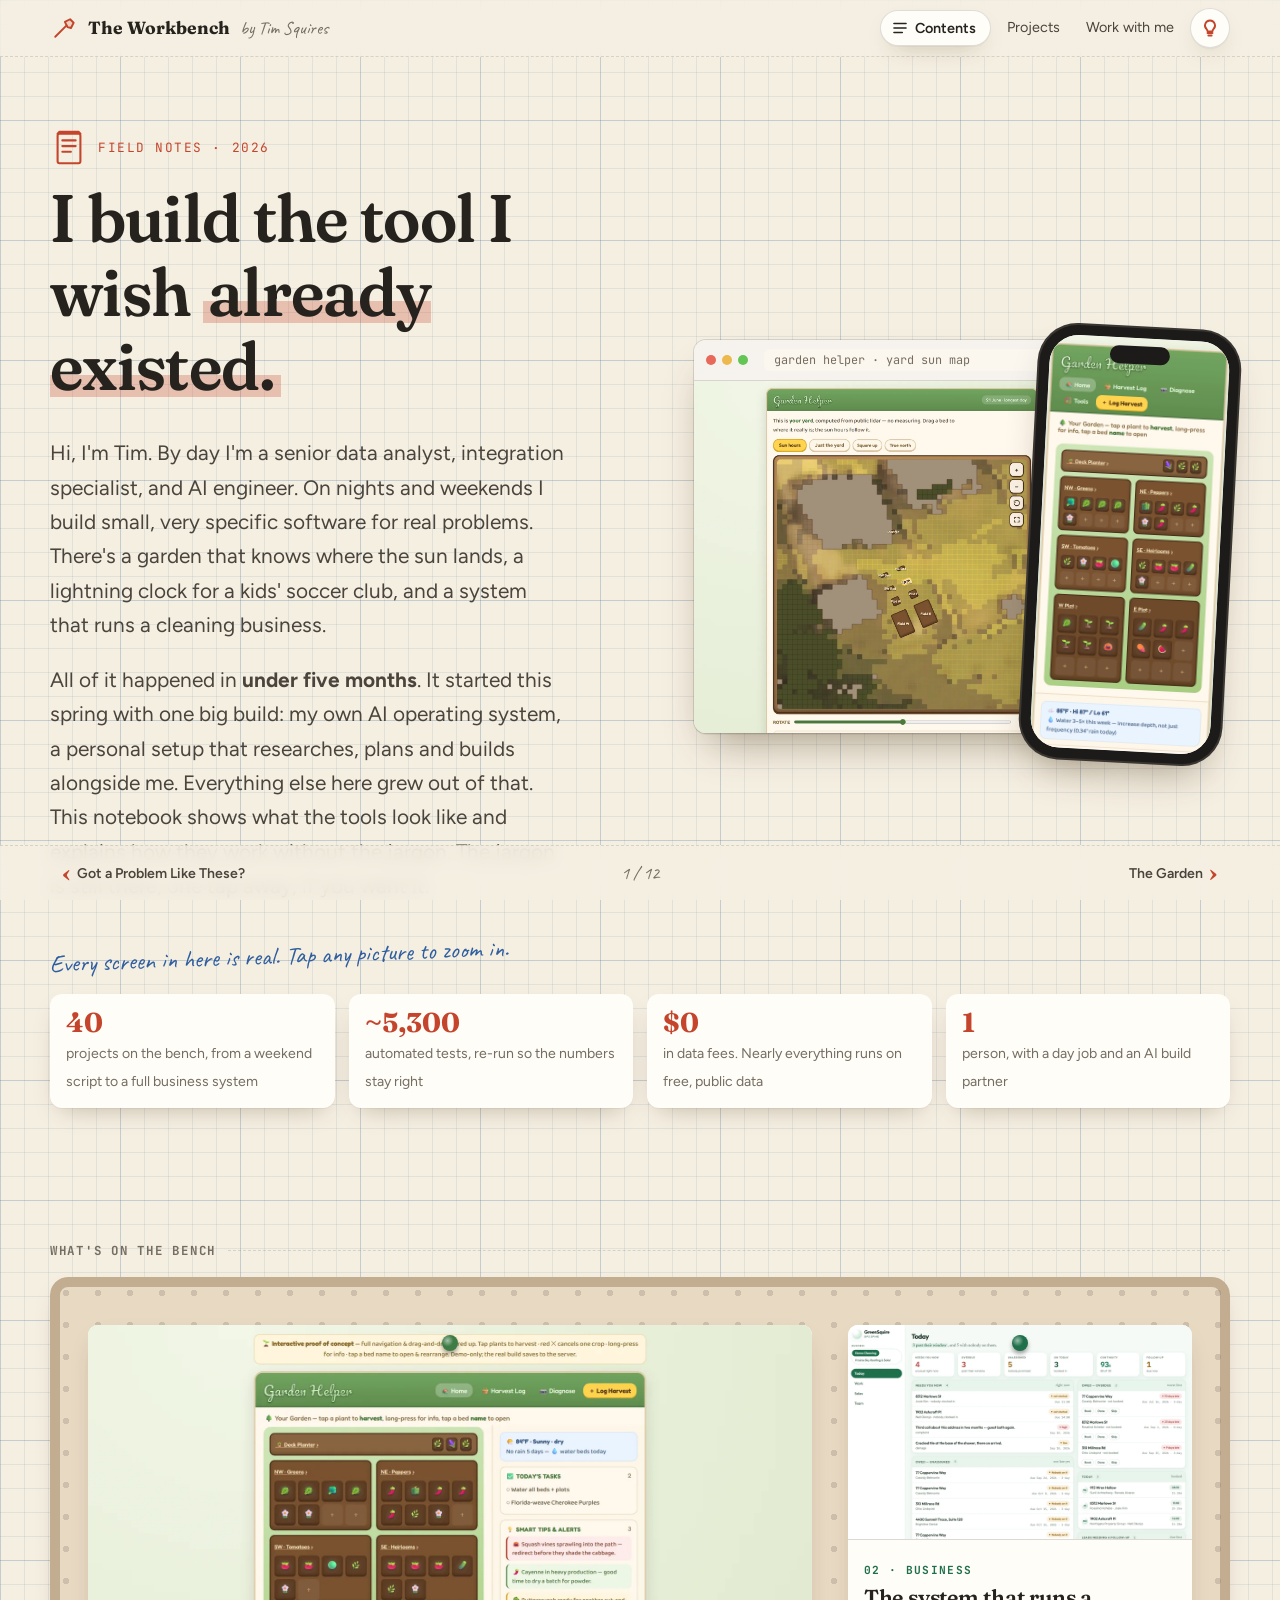
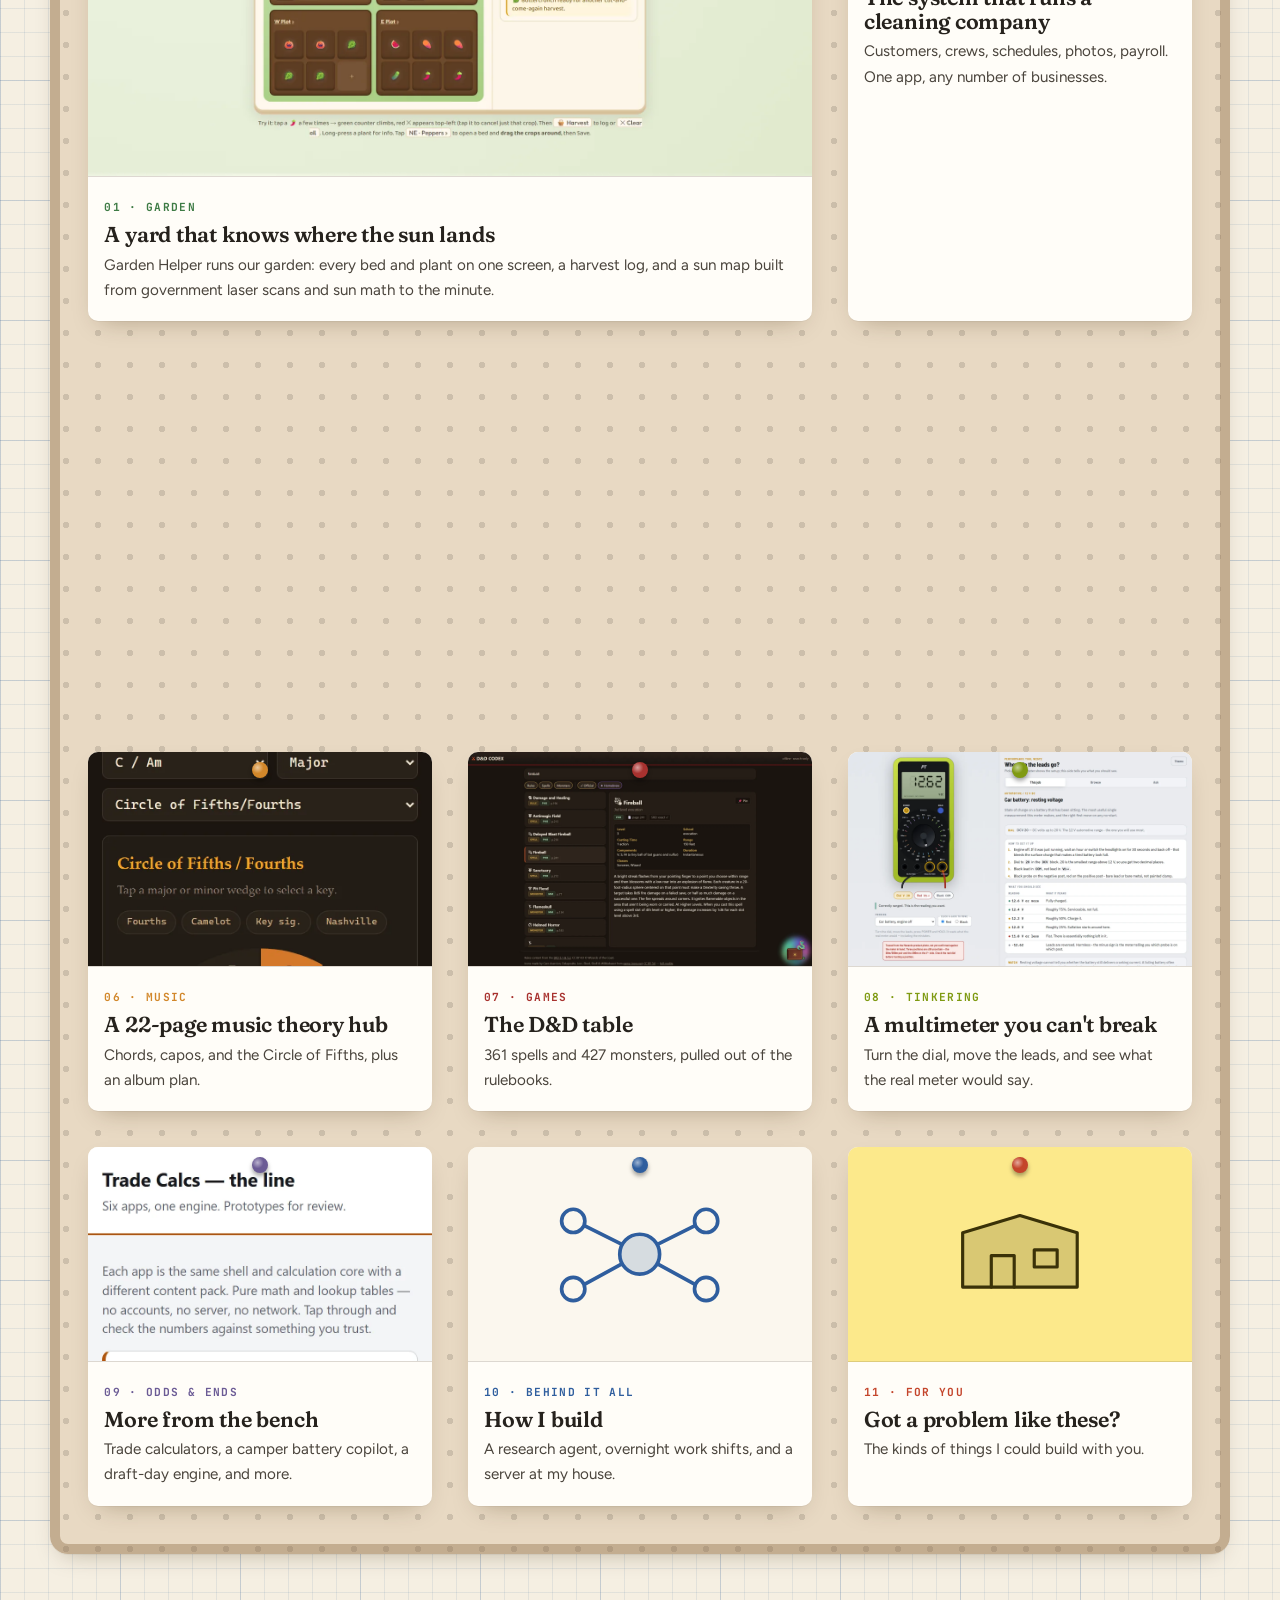
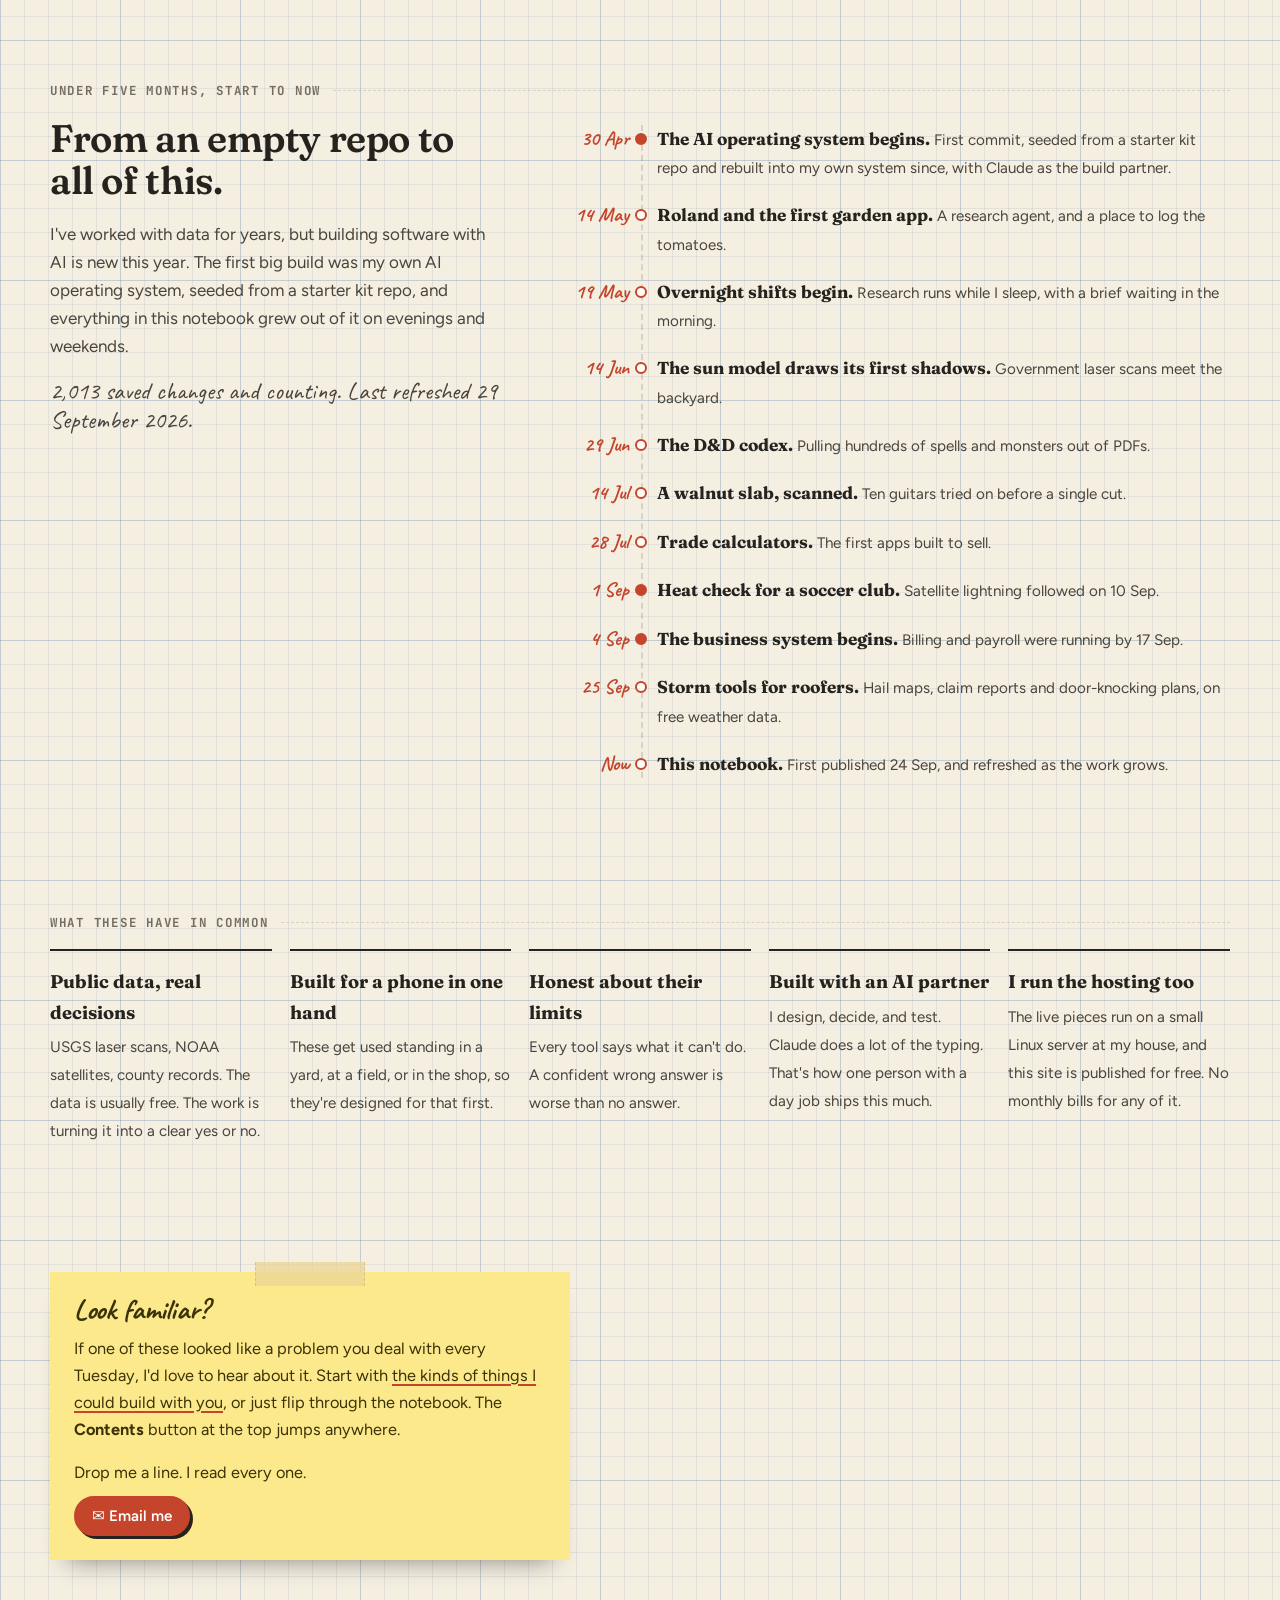
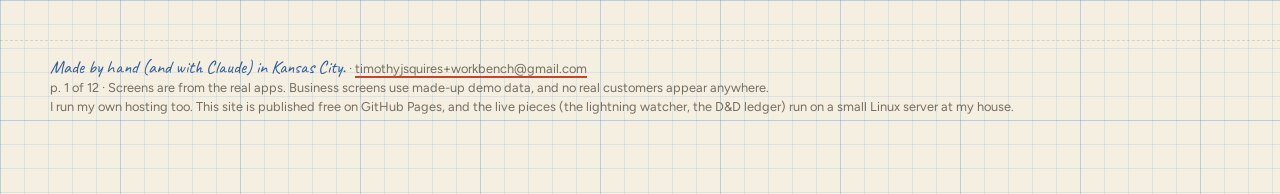
==== commit b98ca3d2: "Storm Tools page as Prairie Sky, garden refresh, test counts" ====
--- a/index.html
+++ b/index.html
@@ -44,7 +44,7 @@
     </div>
     <div class="facts">
       <div class="fact"><b>40</b><span>projects on the bench, from a weekend script to a full business system</span></div>
-      <div class="fact"><b>~4,800</b><span>automated tests, re-run so the numbers stay right</span></div>
+      <div class="fact"><b>~5,300</b><span>automated tests, re-run so the numbers stay right</span></div>
       <div class="fact"><b>$0</b><span>in data fees. Nearly everything runs on free, public data</span></div>
       <div class="fact"><b>1</b><span>person, with a day job and an AI build partner</span></div>
     </div>
@@ -62,37 +62,41 @@
           <div class="thumb"><img src="img/crm/owner-today.webp" alt="" loading="lazy"></div>
           <div class="body"><span class="tag">02 · Business</span><h3>The system that runs a cleaning company</h3><p>Customers, crews, schedules, photos, payroll. One app, any number of businesses.</p></div>
         </a>
+        <a class="card" href="storm.html" data-accent="storm">
+          <div class="thumb"><img src="img/storm/stormdesk.webp" alt="" loading="lazy"></div>
+          <div class="body"><span class="tag">03 · Roofing</span><h3>Storm tools for a roofing crew</h3><p>Where the hail hit, the claim report, and where to knock first, on free weather data.</p></div>
+        </a>
         <a class="card" href="lightning.html" data-accent="lightning">
           <div class="thumb"><img src="img/lightning/clock-screen.webp" alt="" loading="lazy"></div>
-          <div class="body"><span class="tag">03 · Weather</span><h3>Heat &amp; lightning for game day</h3><p>Satellite lightning and the league's own rules, in a parent's pocket.</p></div>
+          <div class="body"><span class="tag">04 · Weather</span><h3>Heat &amp; lightning for game day</h3><p>Satellite lightning and the league's own rules, in a parent's pocket.</p></div>
         </a>
         <a class="card" href="woodshop.html" data-accent="woodshop">
           <div class="thumb"><img src="img/woodshop/slab-overlay.webp" alt="" loading="lazy"></div>
-          <div class="body"><span class="tag">04 · Woodshop</span><h3>Measuring with a phone scan</h3><p>A walnut slab scanned in 3D, with guitar bodies laid on top at true scale.</p></div>
+          <div class="body"><span class="tag">05 · Woodshop</span><h3>Measuring with a phone scan</h3><p>A walnut slab scanned in 3D, with guitar bodies laid on top at true scale.</p></div>
         </a>
         <a class="card" href="music.html" data-accent="music">
           <div class="thumb"><img src="img/music/circle-dark.webp" alt="" loading="lazy" style="object-position:center 20%"></div>
-          <div class="body"><span class="tag">05 · Music</span><h3>A 22-page music theory hub</h3><p>Chords, capos, and the Circle of Fifths, plus an album plan.</p></div>
+          <div class="body"><span class="tag">06 · Music</span><h3>A 22-page music theory hub</h3><p>Chords, capos, and the Circle of Fifths, plus an album plan.</p></div>
         </a>
         <a class="card" href="dnd.html" data-accent="dnd">
           <div class="thumb"><img src="img/dnd/codex-desk.webp" alt="" loading="lazy"></div>
-          <div class="body"><span class="tag">06 · Games</span><h3>The D&amp;D table</h3><p>361 spells and 427 monsters, pulled out of the rulebooks.</p></div>
+          <div class="body"><span class="tag">07 · Games</span><h3>The D&amp;D table</h3><p>361 spells and 427 monsters, pulled out of the rulebooks.</p></div>
         </a>
         <a class="card" href="multimeter.html" data-accent="multimeter">
           <div class="thumb"><img src="img/multimeter/tutor-desk.webp" alt="" loading="lazy"></div>
-          <div class="body"><span class="tag">07 · Tinkering</span><h3>A multimeter you can't break</h3><p>Turn the dial, move the leads, and see what the real meter would say.</p></div>
+          <div class="body"><span class="tag">08 · Tinkering</span><h3>A multimeter you can't break</h3><p>Turn the dial, move the leads, and see what the real meter would say.</p></div>
         </a>
         <a class="card" href="workbench.html" data-accent="workbench">
           <div class="thumb"><img src="img/workbench/trade-calcs.webp" alt="" loading="lazy"></div>
-          <div class="body"><span class="tag">08 · Odds &amp; ends</span><h3>More from the bench</h3><p>Trade calculators, a camper battery copilot, a draft-day engine, and more.</p></div>
+          <div class="body"><span class="tag">09 · Odds &amp; ends</span><h3>More from the bench</h3><p>Trade calculators, a camper battery copilot, a draft-day engine, and more.</p></div>
         </a>
         <a class="card" href="aios.html" data-accent="aios">
           <div class="thumb" style="display:grid;place-items:center"><svg class="doodle" viewBox="0 0 120 70" style="width:58%" aria-hidden="true"><circle cx="60" cy="35" r="12"/><path class="fill" d="M60 23a12 12 0 1 1 0 24a12 12 0 1 1 0-24"/><circle cx="20" cy="15" r="7"/><circle cx="100" cy="15" r="7"/><circle cx="20" cy="56" r="7"/><circle cx="100" cy="56" r="7"/><path d="M27 18 L49 29M93 18 L71 29M27 53 L49 41M93 53 L71 41"/></svg></div>
-          <div class="body"><span class="tag">09 · Behind it all</span><h3>How I build</h3><p>A research agent, overnight work shifts, and a server at my house.</p></div>
+          <div class="body"><span class="tag">10 · Behind it all</span><h3>How I build</h3><p>A research agent, overnight work shifts, and a server at my house.</p></div>
         </a>
         <a class="card" href="build-for-you.html" data-accent="build">
           <div class="thumb" style="display:grid;place-items:center;background:var(--sticky)"><svg class="doodle" viewBox="0 0 120 70" style="width:50%;color:#3B3208" aria-hidden="true"><path d="M20 58 L20 20 L60 8 L100 20 L100 58 Z"/><path class="fill" d="M20 58 L20 20 L60 8 L100 20 L100 58 Z"/><path d="M40 58 V36 h16 v22 M70 32 h16 v12 h-16 z"/></svg></div>
-          <div class="body"><span class="tag">10 · For you</span><h3>Got a problem like these?</h3><p>The kinds of things I could build with you.</p></div>
+          <div class="body"><span class="tag">11 · For you</span><h3>Got a problem like these?</h3><p>The kinds of things I could build with you.</p></div>
         </a>
       </div>
     </div>
@@ -104,7 +108,7 @@
       <div class="prose">
         <h2>From an empty repo to all of this.</h2>
         <p>I've worked with data for years, but building software with AI is new this year. The first big build was my own AI operating system, seeded from a starter kit repo, and everything in this notebook grew out of it on evenings and weekends.</p>
-        <p class="hand">1,775 saved changes and counting.</p>
+        <p class="hand"><span data-commits>2,013</span> saved changes and counting. Last refreshed <span data-refreshed>29 September 2026</span>.</p>
       </div>
       <ol class="timeline">
         <li class="big"><time>30 Apr</time><div><b>The AI operating system begins.</b> <span>First commit, seeded from a starter kit repo and rebuilt into my own system since, with Claude as the build partner.</span></div></li>
@@ -116,7 +120,8 @@
         <li><time>28 Jul</time><div><b>Trade calculators.</b> <span>The first apps built to sell.</span></div></li>
         <li class="big"><time>1 Sep</time><div><b>Heat check for a soccer club.</b> <span>Satellite lightning followed on 10 Sep.</span></div></li>
         <li class="big"><time>4 Sep</time><div><b>The business system begins.</b> <span>Billing and payroll were running by 17 Sep.</span></div></li>
-        <li class="now"><time>24 Sep</time><div><b>This notebook.</b> <span>Last refreshed 24 September 2026.</span></div></li>
+        <li><time>25 Sep</time><div><b>Storm tools for roofers.</b> <span>Hail maps, claim reports and door-knocking plans, on free weather data.</span></div></li>
+        <li class="now"><time>Now</time><div><b>This notebook.</b> <span>First published 24 Sep, and refreshed as the work grows.</span></div></li>
       </ol>
     </div>
   </section>
--- a/assets/site.css
+++ b/assets/site.css
@@ -47,6 +47,7 @@
 [data-accent="aios"]       { --accent: #2F5E9E; }
 [data-accent="workbench"]  { --accent: #6B5B95; }
 [data-accent="build"]      { --accent: #C4452B; }
+[data-accent="storm"]      { --accent: #B4531F; }
 
 @media (prefers-color-scheme: dark) {
   :root:not([data-theme="light"]) {
@@ -71,6 +72,7 @@
   :root:not([data-theme="light"]) [data-accent="aios"]      { --accent: #8DB8FF; }
   :root:not([data-theme="light"]) [data-accent="workbench"] { --accent: #B9A7E8; }
   :root:not([data-theme="light"]) [data-accent="build"]     { --accent: #FF8C6B; }
+  :root:not([data-theme="light"]) [data-accent="storm"]     { --accent: #F0A06A; }
 }
 :root[data-theme="dark"] {
   --paper: #0F2238; --paper-2: #132A45;
@@ -94,6 +96,7 @@
 :root[data-theme="dark"] [data-accent="aios"]      { --accent: #8DB8FF; }
 :root[data-theme="dark"] [data-accent="workbench"] { --accent: #B9A7E8; }
 :root[data-theme="dark"] [data-accent="build"]     { --accent: #FF8C6B; }
+:root[data-theme="dark"] [data-accent="storm"]     { --accent: #F0A06A; }
 
 /* ── base ─────────────────────────────────────────────────────────────── */
 *, *::before, *::after { box-sizing: border-box; }
